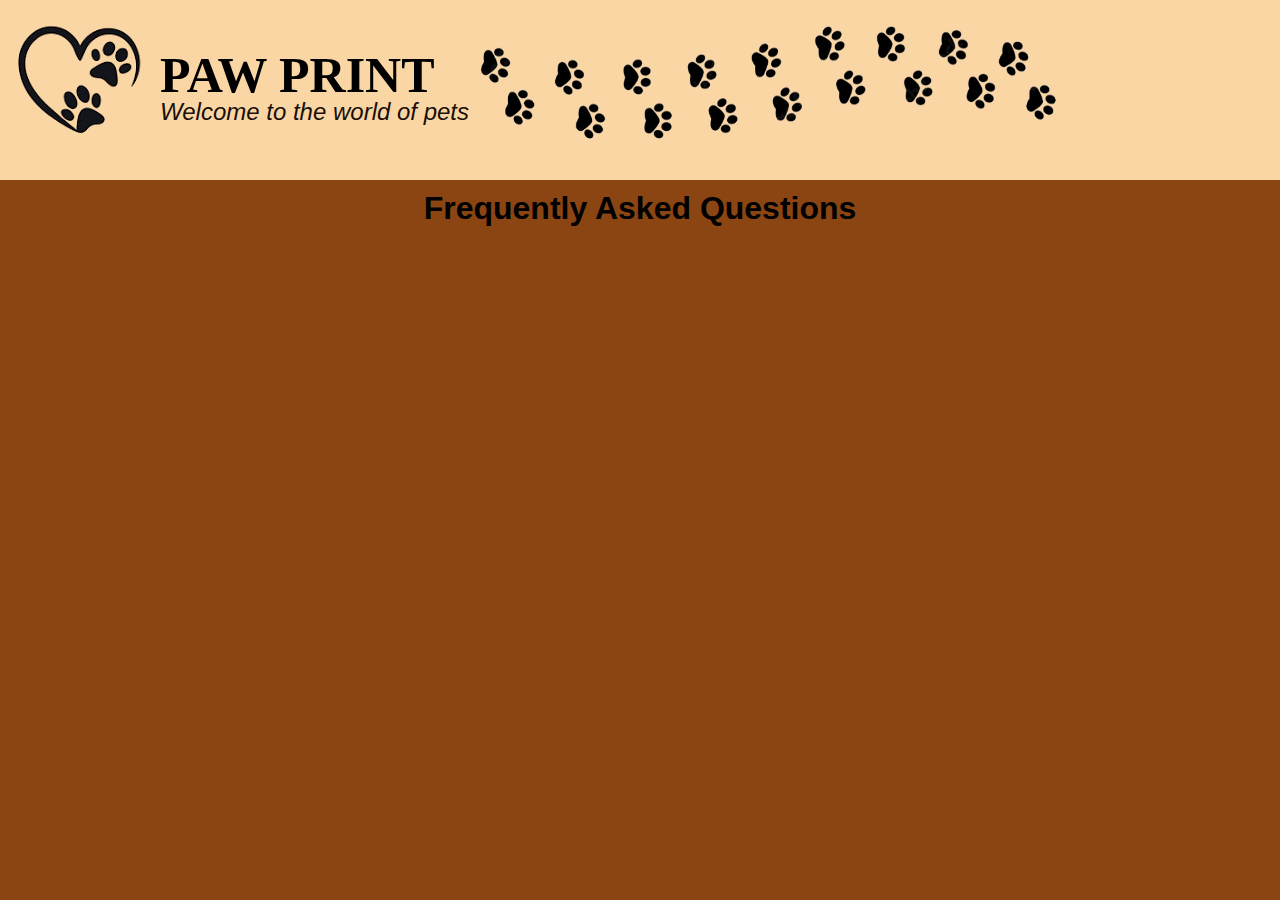
==== faq.html @ ef186cff "New style file" ====
<!DOCTYPE html>
<html lang="en">
<head>
    <meta charset="UTF-8">
    <meta name="viewport" content="width=device-width, initial-scale=1.0">
    <title>Document</title>
    <link rel="stylesheet" href="style1.css">
    <style>
         h1 {
           text-align: center;
           margin-top: 30px;
           font-size: 500;
       }
    </style>
</head>
<body>
    <div class="header_portion">
        <img src="paw.png" alt="Paw Print Logo">
        <h4><b>PAW PRINT</b></h4>
        <h3>Welcome to the world of pets</h3>
        <img src="pawtrail-removebg-preview.png"class="pettrail" alt="paw print trail" height="200" width="90" >
    </div>
    <h1> Frequently Asked Questions</h1>
</body>
</html>
---- style1.css ----
body {
            font-family: Arial, sans-serif;
            background-color: #8B4513; 
            margin: 0;
            padding: 0;
        }
   
    h4 {
            font-size: 50px;
            margin: 20px 30px;
            font-family: 'Kaushan Script', cursive;
            top: -150px;
            position: relative;
            color: #000000;
            right: -150px;
        }
    .header_portion{
        background-color:#FAD6A5 ;
        padding: 20;
        height: 200px; 
        margin: -20px ;
        top: -10px;
        width: 1500px;

    }
    .pettrail{
        width :600px;
        border-radius:20px;
        float: right;
        margin-right: 10px;
        text-align: right;
        position: relative;
        right: 400px;
        top: -360px;
    }
    h3 {
            font-size: 24px;
            font-weight: normal;
            color: #1a0f07; 
            font-style: italic ;
            top: -180px;
            right: -180px;
            position: relative;     
         }
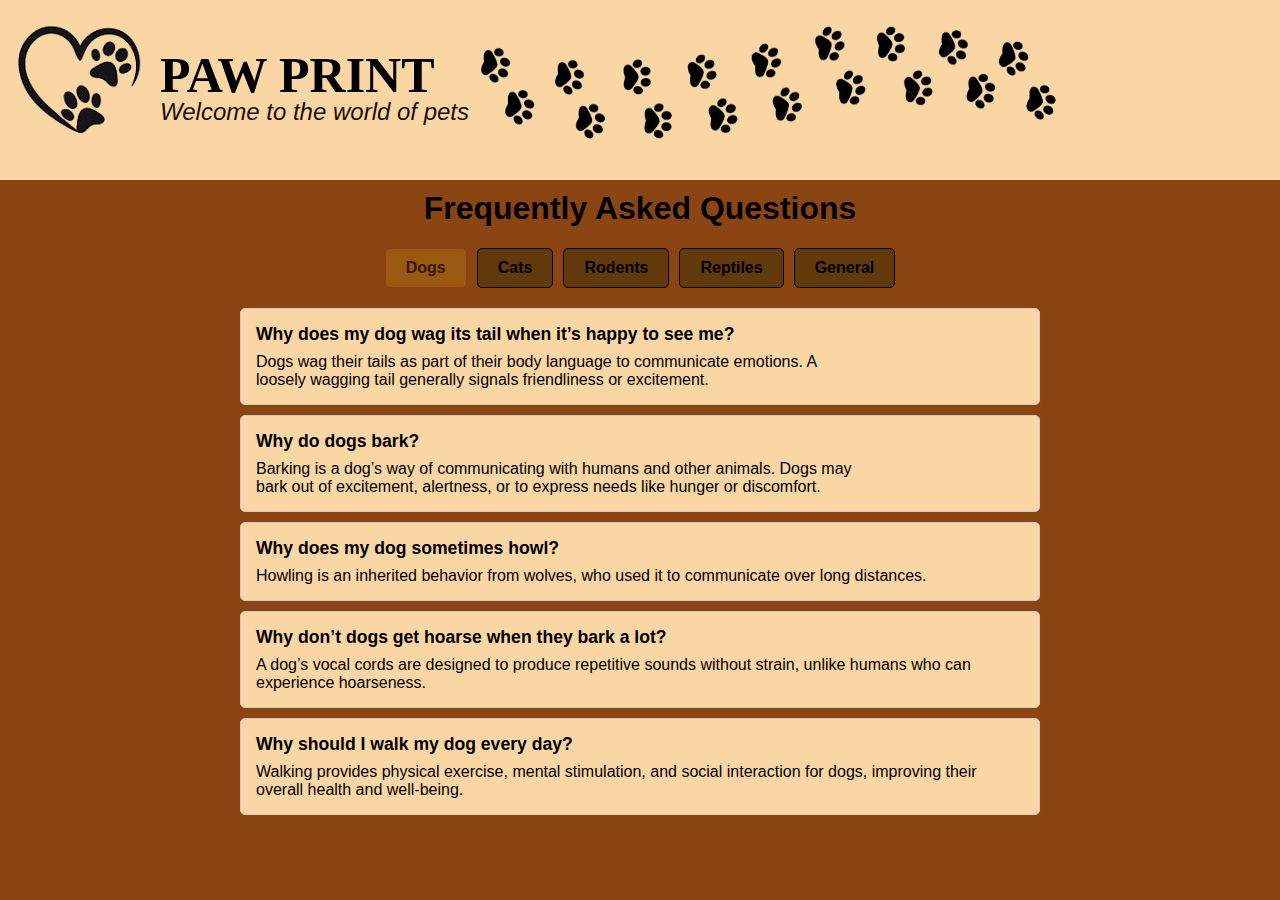
==== commit 0d11fa6a: "Merge branch 'shinol' of https://github.com/DilnaBiju/pixel into shinol" ====
--- a/faq.html
+++ b/faq.html
@@ -3,14 +3,79 @@
 <head>
     <meta charset="UTF-8">
     <meta name="viewport" content="width=device-width, initial-scale=1.0">
-    <title>Document</title>
+    <title>FAQ Tabs</title>
     <link rel="stylesheet" href="style1.css">
     <style>
-         h1 {
-           text-align: center;
-           margin-top: 30px;
-           font-size: 500;
-       }
+        body {
+            font-family: Arial, sans-serif;
+            background-color: #8B4513;
+            color: #000;
+        }
+
+        h1 {
+            text-align: center;
+            margin-top: 30px;
+            color: #000;
+        }
+
+        .tabs {
+            display: flex;
+            justify-content: center;
+            margin-top: 20px;
+        }
+
+        .tab {
+            padding: 10px 20px;
+            cursor: pointer;
+            border: 1px solid #000;
+            background-color: #62390b;
+            margin: 0 5px;
+            border-radius: 5px;
+            transition: background-color 0.3s ease;
+            color: #000;
+            font-weight: bold;
+        }
+
+        .tab.active {
+            background-color: #995910;
+            color: #381404;
+            border-color: #923a1a;
+        }
+
+        .tab:hover {
+            background-color: #7c3f09d6;
+        }
+
+        .tab-content {
+            display: none;
+            margin: 20px auto;
+            max-width: 800px;
+        }
+
+        .tab-content.active {
+            display: block;
+        }
+
+        .faq-box {
+            border: 1px solid #ccc;
+            padding: 15px;
+            margin-bottom: 10px;
+            border-radius: 5px;
+            background-color: #FAD6A5;
+            box-shadow: 2px 2px 5px rgba(190, 99, 15, 0.1);
+        }
+
+        .faq-box strong {
+            display: block;
+            margin-bottom: 8px;
+            font-size: 1.1em;
+            color: #000000;
+        }
+
+        .faq-box:hover {
+            background-color: #995910;
+            box-shadow: 3px 3px 8px rgba(0, 0, 0, 0.15);
+        }
     </style>
 </head>
 <body>
@@ -20,6 +85,99 @@
         <h3>Welcome to the world of pets</h3>
         <img src="pawtrail-removebg-preview.png"class="pettrail" alt="paw print trail" height="200" width="90" >
     </div>
-    <h1> Frequently Asked Questions</h1>
+    <h1>Frequently Asked Questions</h1>
+    <div class="tabs">
+        <div class="tab active" onclick="showTabContent(0)">Dogs</div>
+        <div class="tab" onclick="showTabContent(1)">Cats</div>
+        <div class="tab" onclick="showTabContent(2)">Rodents</div>
+        <div class="tab" onclick="showTabContent(3)">Reptiles</div>
+        <div class="tab" onclick="showTabContent(4)">General</div>
+    </div>
+
+    <div class="tab-content active">
+        <div class="faq-box">
+            <strong>Why does my dog wag its tail when it’s happy to see me?</strong>
+            Dogs wag their tails as part of their body language to communicate emotions. A loosely wagging tail generally signals friendliness or excitement.
+        </div>
+        <div class="faq-box">
+            <strong>Why do dogs bark?</strong>
+            Barking is a dog’s way of communicating with humans and other animals. Dogs may bark out of excitement, alertness, or to express needs like hunger or discomfort.
+        </div>
+        <div class="faq-box">
+            <strong>Why does my dog sometimes howl?</strong>
+            Howling is an inherited behavior from wolves, who used it to communicate over long distances.
+        </div>
+        <div class="faq-box">
+            <strong>Why don’t dogs get hoarse when they bark a lot?</strong>
+            A dog’s vocal cords are designed to produce repetitive sounds without strain, unlike humans who can experience hoarseness.
+        </div>
+        <div class="faq-box">
+            <strong>Why should I walk my dog every day?</strong>
+            Walking provides physical exercise, mental stimulation, and social interaction for dogs, improving their overall health and well-being.
+        </div>
+    </div>
+
+    <div class="tab-content">
+        <div class="faq-box">
+            <strong>Why does my cat purr?</strong>
+            Cats purr to show contentment and as a form of communication. Kittens purr while nursing, and mother cats purr in response.
+        </div>
+        <div class="faq-box">
+            <strong>Why does my cat arch its back?</strong>
+            A cat arches its back when feeling threatened, defensive, or during playful interactions and stretches.
+        </div>
+        <div class="faq-box">
+            <strong>How does a cat’s tail help keep it balanced?</strong>
+            A cat’s tail helps it navigate narrow surfaces and aids in its righting reflex, allowing it to land on its feet when falling.
+        </div>
+    </div>
+
+    <div class="tab-content">
+        <div class="faq-box">
+            <strong>Why do mice cry red tears?</strong>
+            Mice and rats secrete a red pigment called porphyrin from a gland near their eyes when stressed or unwell.
+        </div>
+        <div class="faq-box">
+            <strong>Why does my guinea pig have buck teeth?</strong>
+            Guinea pigs have continuously growing incisors, which require gnawing on wood or special sticks to prevent overgrowth.
+        </div>
+    </div>
+
+    <div class="tab-content">
+        <div class="faq-box">
+            <strong>Can my turtle take off its shell?</strong>
+            No, a turtle’s shell is part of its skeleton and cannot be removed without harming the animal.
+        </div>
+        <div class="faq-box">
+            <strong>Why do I need to wash my hands after handling a pet turtle?</strong>
+            Turtles can carry salmonella bacteria, which can cause illness in humans. Always wash your hands after handling turtles.
+        </div>
+    </div>
+
+    <div class="tab-content">
+        <div class="faq-box">
+            <strong>Is it okay to bring my pet snake to school for show and tell?</strong>
+            Bringing pets to school requires permission from parents and teachers. Animals should always be securely contained and handled carefully.
+        </div>
+        <div class="faq-box">
+            <strong>What do I do if my pet dies?</strong>
+            Losing a pet is emotionally challenging. Options include burial (if permitted), cremation, or creating meaningful rituals to remember them.
+        </div>
+    </div>
+
+    <script>
+        function showTabContent(index) {
+            const tabs = document.querySelectorAll('.tab');
+            const contents = document.querySelectorAll('.tab-content');
+
+            tabs.forEach((tab, i) => {
+                tab.classList.toggle('active', i === index);
+            });
+
+            contents.forEach((content, i) => {
+                content.classList.toggle('active', i === index);
+            });
+        }
+    </script>
 </body>
-</html>+</html>
